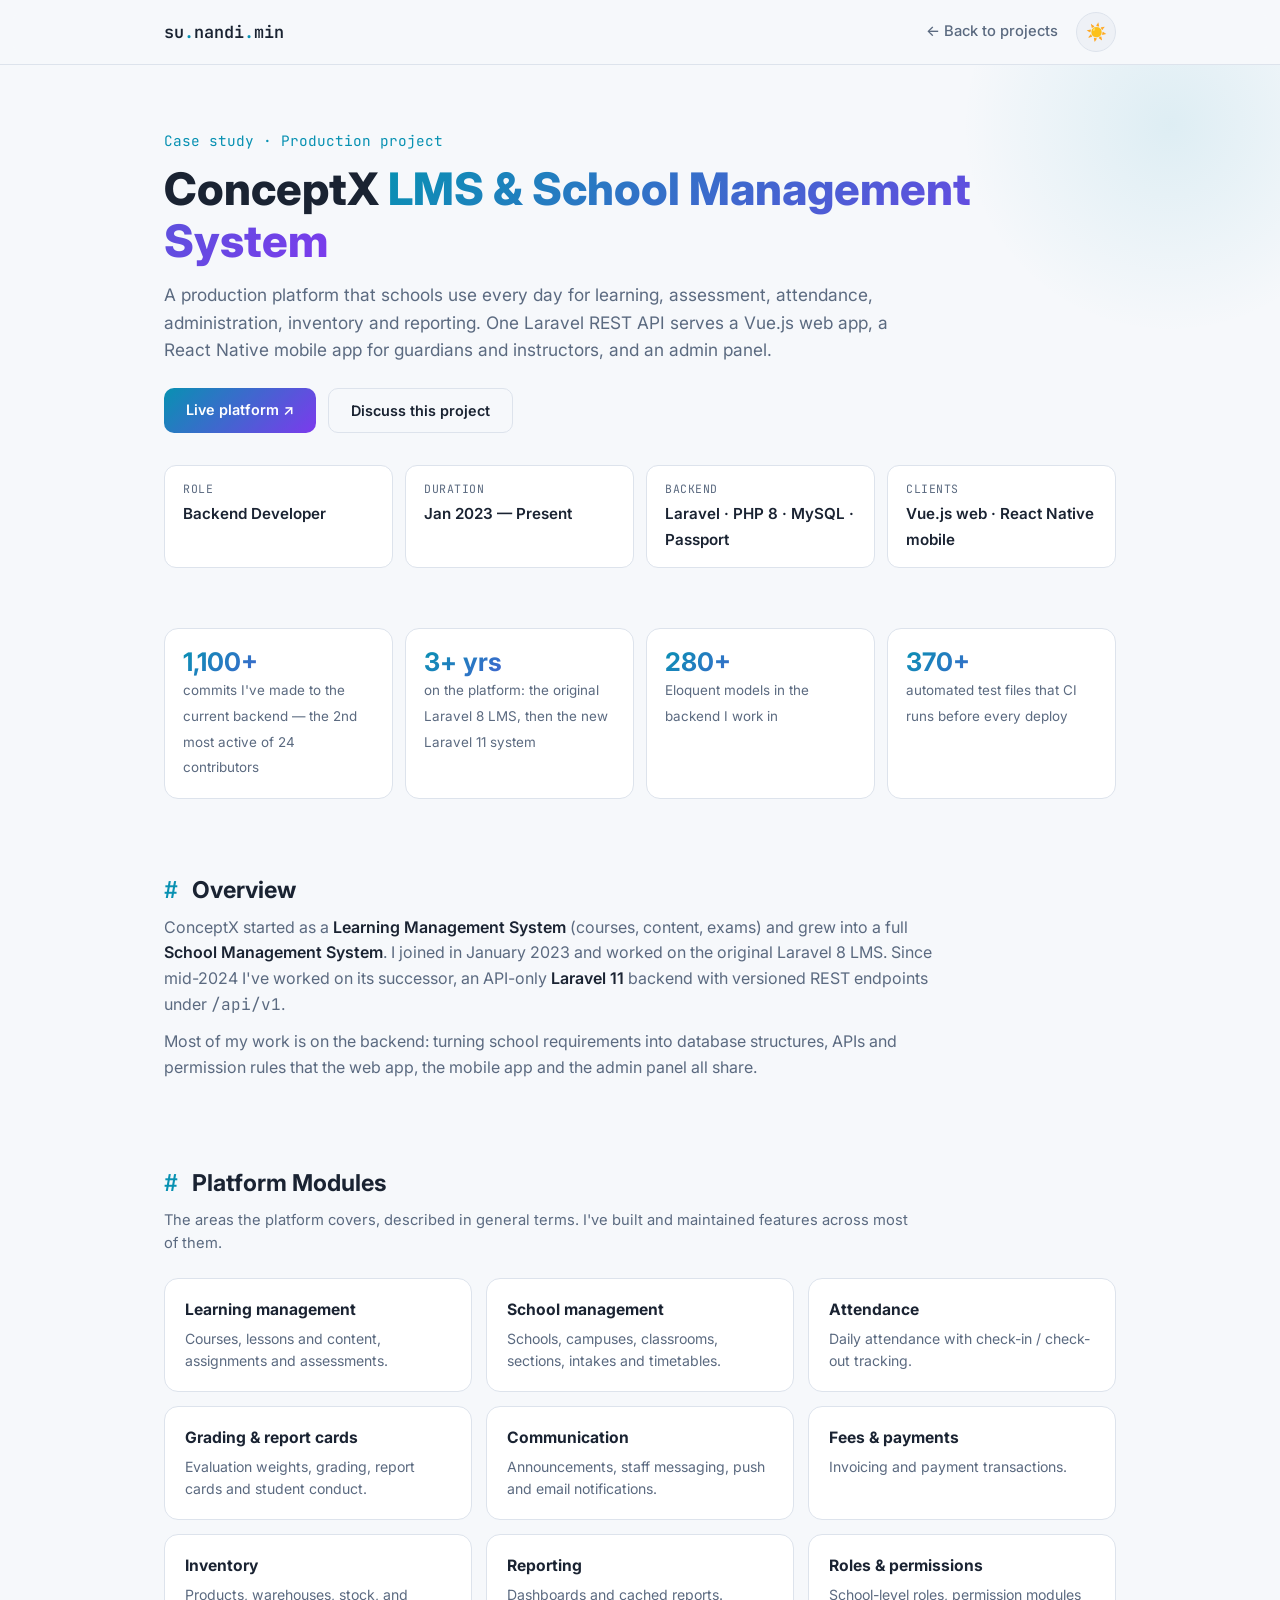
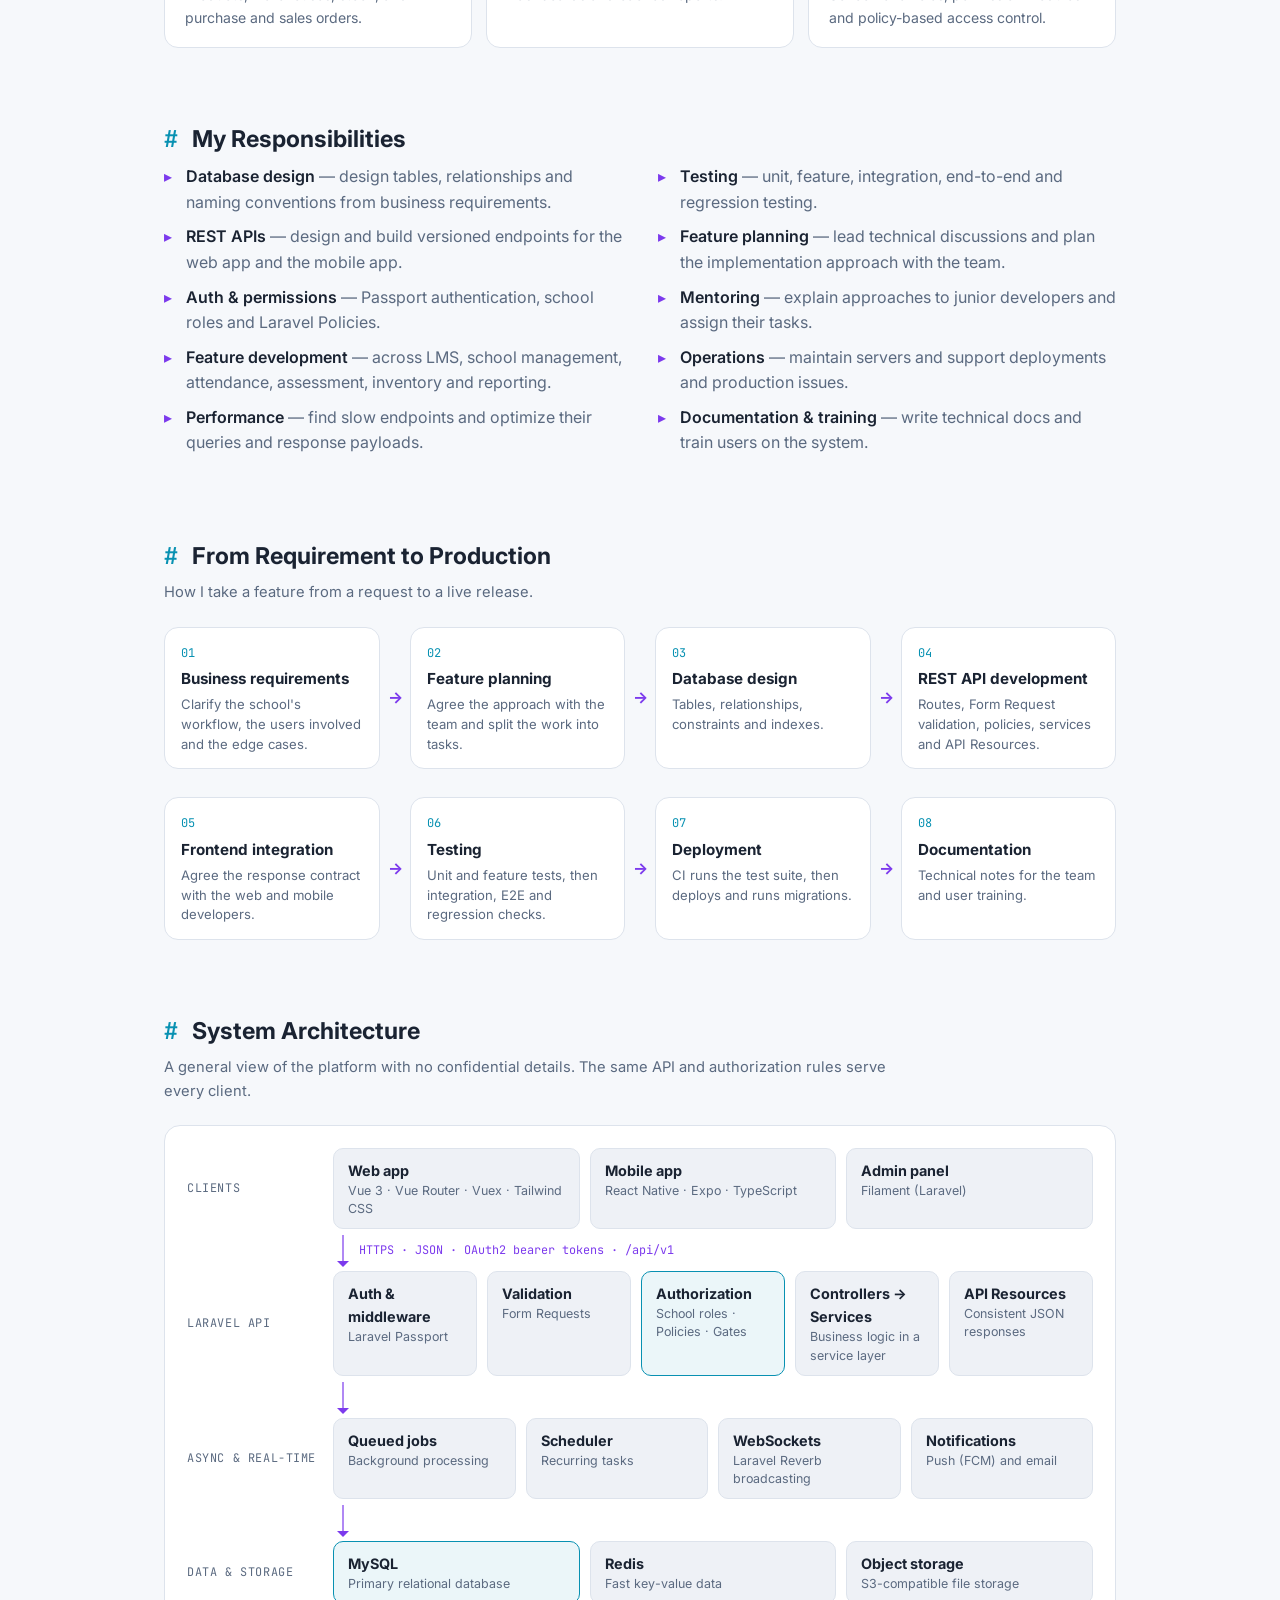
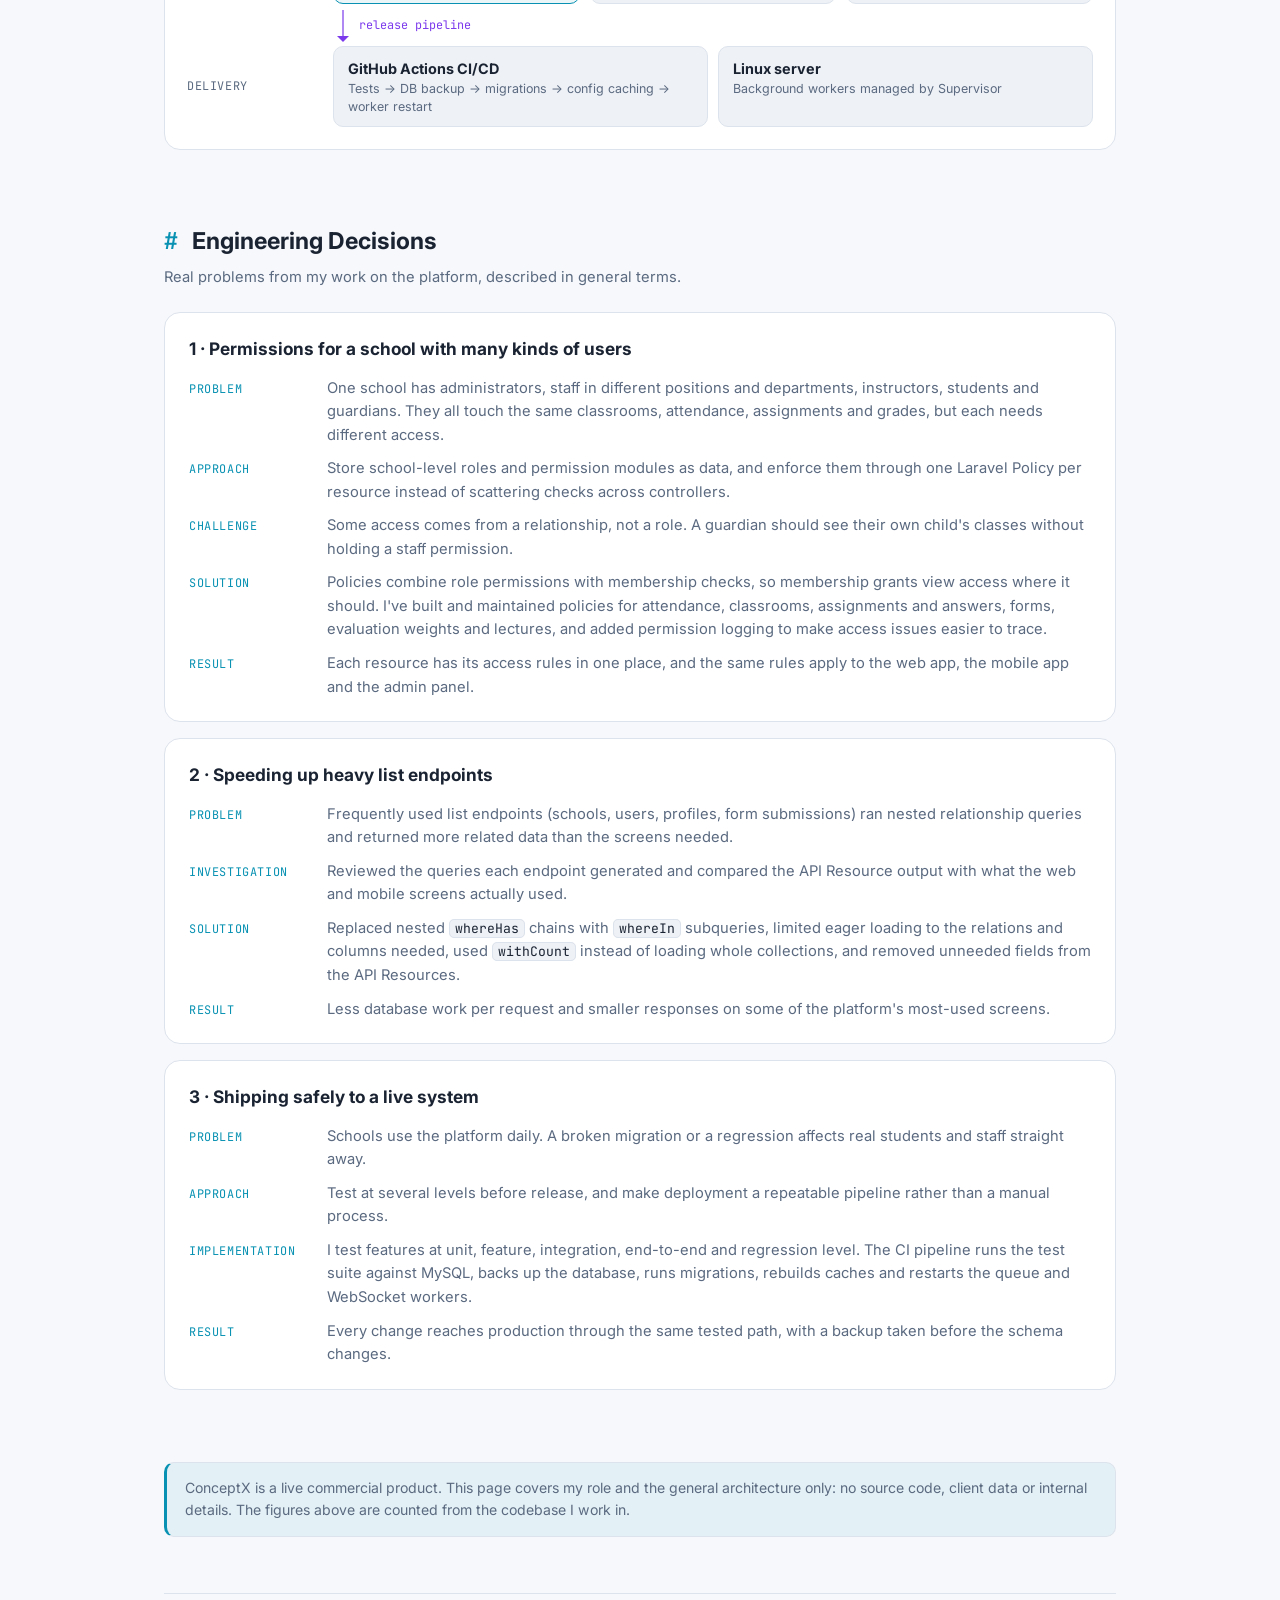
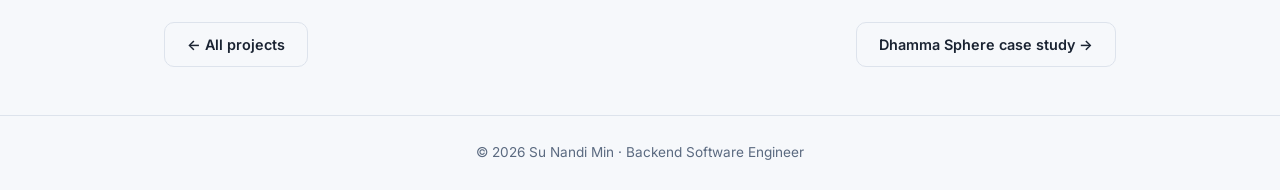
==== conceptx.html @ 1c666984 "Reposition portfolio as Backend Software Engineer and add case studies - New hero, summary and Techn" ====
<!DOCTYPE html>
<html lang="en">
<head>
<meta charset="UTF-8">
<meta name="viewport" content="width=device-width, initial-scale=1.0">
<title>ConceptX LMS &amp; SMS — Case Study · Su Nandi Min</title>
<meta name="description" content="Case study: Su Nandi Min's backend work on ConceptX, a production Learning Management and School Management platform built with Laravel, PHP and MySQL.">
<link rel="preconnect" href="https://fonts.googleapis.com">
<link href="https://fonts.googleapis.com/css2?family=Inter:wght@400;500;600;700;800&family=JetBrains+Mono:wght@400;600&display=swap" rel="stylesheet">
<link rel="stylesheet" href="case-study.css">
</head>
<body>

<nav><div class="container nav-inner">
  <a class="logo" href="index.html">su<span>.</span>nandi<span>.</span>min</a>
  <div class="nav-right">
    <a class="back" href="index.html#projects">← Back to projects</a>
    <button class="theme-toggle" id="themeToggle" aria-label="Toggle dark/light mode" title="Toggle theme">🌙</button>
  </div>
</div></nav>

<header class="top"><div class="container">
  <p class="kicker">Case study · Production project</p>
  <h1>ConceptX <span class="grad">LMS &amp; School Management System</span></h1>
  <p class="lede">A production platform that schools use every day for learning, assessment, attendance, administration, inventory and reporting. One Laravel REST API serves a Vue.js web app, a React Native mobile app for guardians and instructors, and an admin panel.</p>
  <div class="btns">
    <a class="btn btn-primary" href="https://app.conceptxmm.com" target="_blank" rel="noopener">Live platform ↗</a>
    <a class="btn btn-outline" href="index.html#contact">Discuss this project</a>
  </div>
  <div class="meta-grid">
    <div class="meta"><span>Role</span><b>Backend Developer</b></div>
    <div class="meta"><span>Duration</span><b>Jan 2023 — Present</b></div>
    <div class="meta"><span>Backend</span><b>Laravel · PHP 8 · MySQL · Passport</b></div>
    <div class="meta"><span>Clients</span><b>Vue.js web · React Native mobile</b></div>
  </div>
</div></header>

<main class="container">

  <section>
    <div class="metrics">
      <div class="metric"><b>1,100+</b><span>commits I've made to the current backend — the 2nd most active of 24 contributors</span></div>
      <div class="metric"><b>3+ yrs</b><span>on the platform: the original Laravel 8 LMS, then the new Laravel 11 system</span></div>
      <div class="metric"><b>280+</b><span>Eloquent models in the backend I work in</span></div>
      <div class="metric"><b>370+</b><span>automated test files that CI runs before every deploy</span></div>
    </div>
  </section>

  <section>
    <h2>Overview</h2>
    <div class="prose">
      <p>ConceptX started as a <b>Learning Management System</b> (courses, content, exams) and grew into a full <b>School Management System</b>. I joined in January 2023 and worked on the original Laravel 8 LMS. Since mid-2024 I've worked on its successor, an API-only <b>Laravel 11</b> backend with versioned REST endpoints under <code class="mono">/api/v1</code>.</p>
      <p>Most of my work is on the backend: turning school requirements into database structures, APIs and permission rules that the web app, the mobile app and the admin panel all share.</p>
    </div>
  </section>

  <section>
    <h2>Platform Modules</h2>
    <p class="note">The areas the platform covers, described in general terms. I've built and maintained features across most of them.</p>
    <div class="card-grid">
      <div class="feature"><h3>Learning management</h3><p>Courses, lessons and content, assignments and assessments.</p></div>
      <div class="feature"><h3>School management</h3><p>Schools, campuses, classrooms, sections, intakes and timetables.</p></div>
      <div class="feature"><h3>Attendance</h3><p>Daily attendance with check-in / check-out tracking.</p></div>
      <div class="feature"><h3>Grading &amp; report cards</h3><p>Evaluation weights, grading, report cards and student conduct.</p></div>
      <div class="feature"><h3>Communication</h3><p>Announcements, staff messaging, push and email notifications.</p></div>
      <div class="feature"><h3>Fees &amp; payments</h3><p>Invoicing and payment transactions.</p></div>
      <div class="feature"><h3>Inventory</h3><p>Products, warehouses, stock, and purchase and sales orders.</p></div>
      <div class="feature"><h3>Reporting</h3><p>Dashboards and cached reports.</p></div>
      <div class="feature"><h3>Roles &amp; permissions</h3><p>School-level roles, permission modules and policy-based access control.</p></div>
    </div>
  </section>

  <section>
    <h2>My Responsibilities</h2>
    <ul class="check-list">
      <li><b>Database design</b> — design tables, relationships and naming conventions from business requirements.</li>
      <li><b>REST APIs</b> — design and build versioned endpoints for the web app and the mobile app.</li>
      <li><b>Auth &amp; permissions</b> — Passport authentication, school roles and Laravel Policies.</li>
      <li><b>Feature development</b> — across LMS, school management, attendance, assessment, inventory and reporting.</li>
      <li><b>Performance</b> — find slow endpoints and optimize their queries and response payloads.</li>
      <li><b>Testing</b> — unit, feature, integration, end-to-end and regression testing.</li>
      <li><b>Feature planning</b> — lead technical discussions and plan the implementation approach with the team.</li>
      <li><b>Mentoring</b> — explain approaches to junior developers and assign their tasks.</li>
      <li><b>Operations</b> — maintain servers and support deployments and production issues.</li>
      <li><b>Documentation &amp; training</b> — write technical docs and train users on the system.</li>
    </ul>
  </section>

  <section>
    <h2>From Requirement to Production</h2>
    <p class="note">How I take a feature from a request to a live release.</p>
    <ol class="flow">
      <li><b>Business requirements</b><small>Clarify the school's workflow, the users involved and the edge cases.</small></li>
      <li><b>Feature planning</b><small>Agree the approach with the team and split the work into tasks.</small></li>
      <li><b>Database design</b><small>Tables, relationships, constraints and indexes.</small></li>
      <li><b>REST API development</b><small>Routes, Form Request validation, policies, services and API Resources.</small></li>
      <li><b>Frontend integration</b><small>Agree the response contract with the web and mobile developers.</small></li>
      <li><b>Testing</b><small>Unit and feature tests, then integration, E2E and regression checks.</small></li>
      <li><b>Deployment</b><small>CI runs the test suite, then deploys and runs migrations.</small></li>
      <li><b>Documentation</b><small>Technical notes for the team and user training.</small></li>
    </ol>
  </section>

  <section>
    <h2>System Architecture</h2>
    <p class="note">A general view of the platform with no confidential details. The same API and authorization rules serve every client.</p>
    <div class="arch">
      <div class="tier"><div class="tier-label">Clients</div><div class="nodes">
        <div class="node"><b>Web app</b><small>Vue 3 · Vue Router · Vuex · Tailwind CSS</small></div>
        <div class="node"><b>Mobile app</b><small>React Native · Expo · TypeScript</small></div>
        <div class="node"><b>Admin panel</b><small>Filament (Laravel)</small></div>
      </div></div>
      <div class="arch-link"><div class="spacer"></div><span>HTTPS · JSON · OAuth2 bearer tokens · /api/v1</span></div>
      <div class="tier"><div class="tier-label">Laravel API</div><div class="nodes">
        <div class="node"><b>Auth &amp; middleware</b><small>Laravel Passport</small></div>
        <div class="node"><b>Validation</b><small>Form Requests</small></div>
        <div class="node hl"><b>Authorization</b><small>School roles · Policies · Gates</small></div>
        <div class="node"><b>Controllers → Services</b><small>Business logic in a service layer</small></div>
        <div class="node"><b>API Resources</b><small>Consistent JSON responses</small></div>
      </div></div>
      <div class="arch-link"><div class="spacer"></div><span></span></div>
      <div class="tier"><div class="tier-label">Async &amp; real-time</div><div class="nodes">
        <div class="node"><b>Queued jobs</b><small>Background processing</small></div>
        <div class="node"><b>Scheduler</b><small>Recurring tasks</small></div>
        <div class="node"><b>WebSockets</b><small>Laravel Reverb broadcasting</small></div>
        <div class="node"><b>Notifications</b><small>Push (FCM) and email</small></div>
      </div></div>
      <div class="arch-link"><div class="spacer"></div><span></span></div>
      <div class="tier"><div class="tier-label">Data &amp; storage</div><div class="nodes">
        <div class="node hl"><b>MySQL</b><small>Primary relational database</small></div>
        <div class="node"><b>Redis</b><small>Fast key-value data</small></div>
        <div class="node"><b>Object storage</b><small>S3-compatible file storage</small></div>
      </div></div>
      <div class="arch-link"><div class="spacer"></div><span>release pipeline</span></div>
      <div class="tier"><div class="tier-label">Delivery</div><div class="nodes">
        <div class="node"><b>GitHub Actions CI/CD</b><small>Tests → DB backup → migrations → config caching → worker restart</small></div>
        <div class="node"><b>Linux server</b><small>Background workers managed by Supervisor</small></div>
      </div></div>
    </div>
  </section>

  <section>
    <h2>Engineering Decisions</h2>
    <p class="note">Real problems from my work on the platform, described in general terms.</p>
    <div class="decisions">

      <article class="decision">
        <h3>1 · Permissions for a school with many kinds of users</h3>
        <dl>
          <dt>Problem</dt><dd>One school has administrators, staff in different positions and departments, instructors, students and guardians. They all touch the same classrooms, attendance, assignments and grades, but each needs different access.</dd>
          <dt>Approach</dt><dd>Store school-level roles and permission modules as data, and enforce them through one Laravel Policy per resource instead of scattering checks across controllers.</dd>
          <dt>Challenge</dt><dd>Some access comes from a relationship, not a role. A guardian should see their own child's classes without holding a staff permission.</dd>
          <dt>Solution</dt><dd>Policies combine role permissions with membership checks, so membership grants view access where it should. I've built and maintained policies for attendance, classrooms, assignments and answers, forms, evaluation weights and lectures, and added permission logging to make access issues easier to trace.</dd>
          <dt>Result</dt><dd>Each resource has its access rules in one place, and the same rules apply to the web app, the mobile app and the admin panel.</dd>
        </dl>
      </article>

      <article class="decision">
        <h3>2 · Speeding up heavy list endpoints</h3>
        <dl>
          <dt>Problem</dt><dd>Frequently used list endpoints (schools, users, profiles, form submissions) ran nested relationship queries and returned more related data than the screens needed.</dd>
          <dt>Investigation</dt><dd>Reviewed the queries each endpoint generated and compared the API Resource output with what the web and mobile screens actually used.</dd>
          <dt>Solution</dt><dd>Replaced nested <code>whereHas</code> chains with <code>whereIn</code> subqueries, limited eager loading to the relations and columns needed, used <code>withCount</code> instead of loading whole collections, and removed unneeded fields from the API Resources.</dd>
          <dt>Result</dt><dd>Less database work per request and smaller responses on some of the platform's most-used screens.</dd>
        </dl>
      </article>

      <article class="decision">
        <h3>3 · Shipping safely to a live system</h3>
        <dl>
          <dt>Problem</dt><dd>Schools use the platform daily. A broken migration or a regression affects real students and staff straight away.</dd>
          <dt>Approach</dt><dd>Test at several levels before release, and make deployment a repeatable pipeline rather than a manual process.</dd>
          <dt>Implementation</dt><dd>I test features at unit, feature, integration, end-to-end and regression level. The CI pipeline runs the test suite against MySQL, backs up the database, runs migrations, rebuilds caches and restarts the queue and WebSocket workers.</dd>
          <dt>Result</dt><dd>Every change reaches production through the same tested path, with a backup taken before the schema changes.</dd>
        </dl>
      </article>

    </div>
  </section>

  <section>
    <div class="callout">ConceptX is a live commercial product. This page covers my role and the general architecture only: no source code, client data or internal details. The figures above are counted from the codebase I work in.</div>
  </section>

  <div class="pager">
    <a class="btn btn-outline" href="index.html#projects">← All projects</a>
    <a class="btn btn-outline" href="dhamma-sphere.html">Dhamma Sphere case study →</a>
  </div>

</main>

<footer><div class="container">© 2026 Su Nandi Min · Backend Software Engineer</div></footer>

<script>
const toggle=document.getElementById('themeToggle');
const root=document.documentElement;
function setTheme(t){
  root.setAttribute('data-theme',t);
  toggle.textContent=t==='light'?'☀️':'🌙';
  try{localStorage.setItem('theme',t)}catch(e){}
}
let saved=null;
try{saved=localStorage.getItem('theme')}catch(e){}
setTheme(saved||(window.matchMedia('(prefers-color-scheme: light)').matches?'light':'dark'));
toggle.addEventListener('click',()=>setTheme(root.getAttribute('data-theme')==='light'?'dark':'light'));
</script>
</body>
</html>
---- case-study.css ----
/* Shared styles for the project case-study pages */
:root{
  --bg:#0b0f17;--bg2:#111827;--card:#151d2b;--border:#1f2a3d;
  --text:#e5e9f0;--muted:#8b98ad;--accent:#22d3ee;--accent2:#a78bfa;
  --grad:linear-gradient(135deg,#22d3ee,#a78bfa);
  --nav-bg:rgba(11,15,23,.85);--btn-text:#0b0f17;
  --glow1:rgba(34,211,238,.12);--glow2:rgba(167,139,250,.10);
  --tint:rgba(34,211,238,.10);
}
[data-theme="light"]{
  --bg:#f6f8fb;--bg2:#eef1f6;--card:#ffffff;--border:#dde3ec;
  --text:#1a2332;--muted:#5b6a80;--accent:#0891b2;--accent2:#7c3aed;
  --grad:linear-gradient(135deg,#0891b2,#7c3aed);
  --nav-bg:rgba(246,248,251,.85);--btn-text:#ffffff;
  --glow1:rgba(8,145,178,.10);--glow2:rgba(124,58,237,.08);
  --tint:rgba(8,145,178,.08);
}
*{margin:0;padding:0;box-sizing:border-box}
html{scroll-behavior:smooth}
body{background:var(--bg);color:var(--text);font-family:'Inter',sans-serif;line-height:1.6;transition:background .3s,color .3s}
a{color:var(--accent);text-decoration:none}
.container{max-width:1000px;margin:0 auto;padding:0 24px}
code,.mono{font-family:'JetBrains Mono',monospace}
/* Nav */
nav{position:sticky;top:0;z-index:50;background:var(--nav-bg);backdrop-filter:blur(10px);border-bottom:1px solid var(--border)}
.nav-inner{display:flex;justify-content:space-between;align-items:center;height:64px}
.logo{font-family:'JetBrains Mono',monospace;font-weight:600;font-size:1.05rem;color:var(--text)}
.logo span{color:var(--accent)}
.nav-right{display:flex;align-items:center;gap:18px}
.back{color:var(--muted);font-size:.92rem;font-weight:500;transition:color .2s}
.back:hover{color:var(--text)}
.theme-toggle{background:var(--bg2);border:1px solid var(--border);color:var(--text);border-radius:999px;width:40px;height:40px;font-size:1.05rem;cursor:pointer;display:flex;align-items:center;justify-content:center;transition:border-color .2s,transform .2s}
.theme-toggle:hover{border-color:var(--accent);transform:rotate(15deg)}
/* Header */
header.top{padding:64px 0 16px;position:relative;overflow:hidden}
header.top::before{content:'';position:absolute;top:-150px;right:-100px;width:420px;height:420px;background:radial-gradient(circle,var(--glow1),transparent 70%);pointer-events:none}
.kicker{font-family:'JetBrains Mono',monospace;color:var(--accent);font-size:.9rem;margin-bottom:12px}
h1{font-size:clamp(1.9rem,5vw,2.8rem);font-weight:800;line-height:1.15;margin-bottom:14px}
h1 .grad{background:var(--grad);-webkit-background-clip:text;background-clip:text;color:transparent}
.lede{color:var(--muted);font-size:1.08rem;max-width:760px}
.btns{display:flex;gap:12px;flex-wrap:wrap;margin-top:24px}
.btn{padding:10px 22px;border-radius:10px;font-weight:600;font-size:.9rem;transition:transform .2s,box-shadow .2s;display:inline-block}
.btn-primary{background:var(--grad);color:var(--btn-text)}
.btn-outline{border:1px solid var(--border);color:var(--text)}
.btn:hover{transform:translateY(-2px);box-shadow:0 8px 24px rgba(34,211,238,.18)}
.meta-grid{display:grid;grid-template-columns:repeat(auto-fit,minmax(200px,1fr));gap:12px;margin:32px 0 8px}
.meta{background:var(--card);border:1px solid var(--border);border-radius:12px;padding:14px 18px}
.meta span{display:block;color:var(--muted);font-size:.72rem;text-transform:uppercase;letter-spacing:.05em;font-family:'JetBrains Mono',monospace;margin-bottom:3px}
.meta b{font-size:.95rem;font-weight:600}
/* Sections */
main section{padding:36px 0}
h2{font-size:1.45rem;font-weight:700;margin-bottom:6px}
h2::before{content:'# ';color:var(--accent);font-family:'JetBrains Mono',monospace}
.note{color:var(--muted);font-size:.92rem;margin-bottom:22px;max-width:760px}
.prose p{color:var(--muted);max-width:780px;margin-bottom:12px}
.prose b{color:var(--text);font-weight:600}
/* Metrics */
.metrics{display:grid;grid-template-columns:repeat(auto-fit,minmax(190px,1fr));gap:12px}
.metric{background:var(--card);border:1px solid var(--border);border-radius:14px;padding:18px}
.metric b{display:block;font-size:1.6rem;line-height:1.2;background:var(--grad);-webkit-background-clip:text;background-clip:text;color:transparent}
.metric span{color:var(--muted);font-size:.84rem}
/* Lists */
.check-list{list-style:none;color:var(--muted);columns:2 340px;column-gap:36px}
.check-list li{padding-left:22px;position:relative;margin-bottom:9px;break-inside:avoid}
.check-list li::before{content:'▸';position:absolute;left:0;color:var(--accent2)}
.check-list b{color:var(--text);font-weight:600}
/* Cards */
.card-grid{display:grid;grid-template-columns:repeat(auto-fit,minmax(250px,1fr));gap:14px}
.feature{background:var(--card);border:1px solid var(--border);border-radius:14px;padding:18px 20px}
.feature h3{font-size:.98rem;margin-bottom:6px}
.feature p{color:var(--muted);font-size:.88rem}
.tags{display:flex;flex-wrap:wrap;gap:8px}
.tag{background:var(--bg2);border:1px solid var(--border);border-radius:999px;padding:4px 12px;font-size:.78rem;color:var(--muted);font-family:'JetBrains Mono',monospace}
/* Stack table */
.stack{background:var(--card);border:1px solid var(--border);border-radius:14px;overflow:hidden}
.stack-row{display:grid;grid-template-columns:150px 1fr;gap:16px;padding:14px 20px;border-bottom:1px solid var(--border);align-items:center}
.stack-row:last-child{border-bottom:none}
.stack-row > span{font-family:'JetBrains Mono',monospace;font-size:.78rem;color:var(--accent2);text-transform:uppercase;letter-spacing:.04em}
/* Delivery flow */
.flow{list-style:none;display:grid;grid-template-columns:repeat(4,1fr);gap:28px 30px;counter-reset:step}
.flow li{position:relative;background:var(--card);border:1px solid var(--border);border-radius:14px;padding:16px 16px 14px;counter-increment:step}
.flow li::before{content:counter(step,decimal-leading-zero);display:block;font-family:'JetBrains Mono',monospace;font-size:.75rem;color:var(--accent);margin-bottom:4px}
.flow li::after{content:'→';position:absolute;right:-24px;top:50%;transform:translateY(-50%);color:var(--accent2);font-weight:700}
.flow li:nth-child(4n)::after,.flow li:last-child::after{content:none}
.flow b{display:block;font-size:.95rem;margin-bottom:4px}
.flow small{display:block;color:var(--muted);font-size:.82rem;line-height:1.5}
/* Architecture diagram */
.arch{background:var(--card);border:1px solid var(--border);border-radius:16px;padding:22px}
.tier{display:grid;grid-template-columns:130px 1fr;gap:16px;align-items:center}
.tier-label{font-family:'JetBrains Mono',monospace;font-size:.74rem;color:var(--muted);text-transform:uppercase;letter-spacing:.05em}
.nodes{display:flex;flex-wrap:wrap;gap:10px}
.node{flex:1 1 128px;background:var(--bg2);border:1px solid var(--border);border-radius:10px;padding:10px 14px}
.node b{display:block;font-size:.9rem}
.node small{display:block;color:var(--muted);font-size:.78rem;line-height:1.45}
.node.hl{border-color:var(--accent);background:var(--tint)}
.arch-link{display:grid;grid-template-columns:130px 1fr;gap:16px;padding:6px 0}
.arch-link span{position:relative;display:block;min-height:30px;padding-left:26px;font-family:'JetBrains Mono',monospace;font-size:.74rem;color:var(--accent2);line-height:30px}
.arch-link span::before{content:'';position:absolute;left:9px;top:0;bottom:0;width:2px;background:var(--accent2);opacity:.6}
.arch-link span::after{content:'';position:absolute;left:4px;bottom:-2px;border:6px solid transparent;border-top-color:var(--accent2);border-bottom:0}
.arch-caption{color:var(--muted);font-size:.82rem;margin-top:12px}
/* ER diagram */
.er{background:var(--card);border:1px solid var(--border);border-radius:16px;padding:14px;overflow-x:auto}
.er svg{display:block;width:100%;min-width:760px;height:auto}
.er-box{fill:var(--bg2);stroke:var(--border);stroke-width:1.2}
.er-div{stroke:var(--border);stroke-width:1}
.er-title{fill:var(--accent);font:600 13px 'JetBrains Mono',monospace}
.er-row{fill:var(--text);font:11.5px 'JetBrains Mono',monospace}
.er-row .ann{fill:var(--muted)}
.er-link{stroke:var(--accent2);stroke-width:1.4;fill:none;opacity:.75}
.er-arrow{fill:var(--accent2)}
/* Engineering decisions */
.decisions{display:grid;gap:16px}
.decision{background:var(--card);border:1px solid var(--border);border-radius:16px;padding:22px 24px}
.decision h3{font-size:1.08rem;margin-bottom:14px}
.decision dl{display:grid;grid-template-columns:120px 1fr;gap:10px 18px}
.decision dt{font-family:'JetBrains Mono',monospace;font-size:.74rem;color:var(--accent);text-transform:uppercase;letter-spacing:.05em;padding-top:3px}
.decision dd{color:var(--muted);font-size:.92rem}
.decision code{font-size:.82rem;color:var(--text);background:var(--bg2);border:1px solid var(--border);border-radius:5px;padding:0 5px}
pre.code{background:var(--bg2);border:1px solid var(--border);border-radius:12px;padding:16px 18px;overflow-x:auto;font-size:.8rem;line-height:1.65;color:var(--text);margin-top:14px}
pre.code,pre.code code{font-variant-ligatures:none}
pre.code code{background:none;border:0;padding:0;font-size:inherit;color:inherit}
pre.code .c{color:var(--muted)}
pre.code .k{color:var(--accent2)}
.callout{background:var(--tint);border:1px solid var(--border);border-left:3px solid var(--accent);border-radius:10px;padding:14px 18px;color:var(--muted);font-size:.88rem}
/* Footer nav */
.pager{display:flex;justify-content:space-between;gap:12px;flex-wrap:wrap;border-top:1px solid var(--border);padding-top:28px;margin-top:20px}
footer{border-top:1px solid var(--border);padding:26px 0;text-align:center;color:var(--muted);font-size:.85rem;margin-top:48px}
@media(max-width:860px){
  .flow{grid-template-columns:repeat(2,1fr)}
  .flow li:nth-child(4n)::after{content:'→'}
  .flow li:nth-child(2n)::after,.flow li:last-child::after{content:none}
}
@media(max-width:600px){
  .flow{grid-template-columns:1fr;gap:26px}
  .flow li::after,.flow li:nth-child(2n)::after,.flow li:nth-child(4n)::after{content:'↓';right:auto;left:50%;top:auto;bottom:-24px;transform:translateX(-50%)}
  .flow li:last-child::after{content:none}
  .tier,.arch-link{grid-template-columns:1fr;gap:8px}
  .arch-link .spacer{display:none}
  .stack-row{grid-template-columns:1fr;gap:8px}
  .decision dl{grid-template-columns:1fr;gap:2px}
  .decision dd{margin-bottom:10px}
  .back{display:none}
}
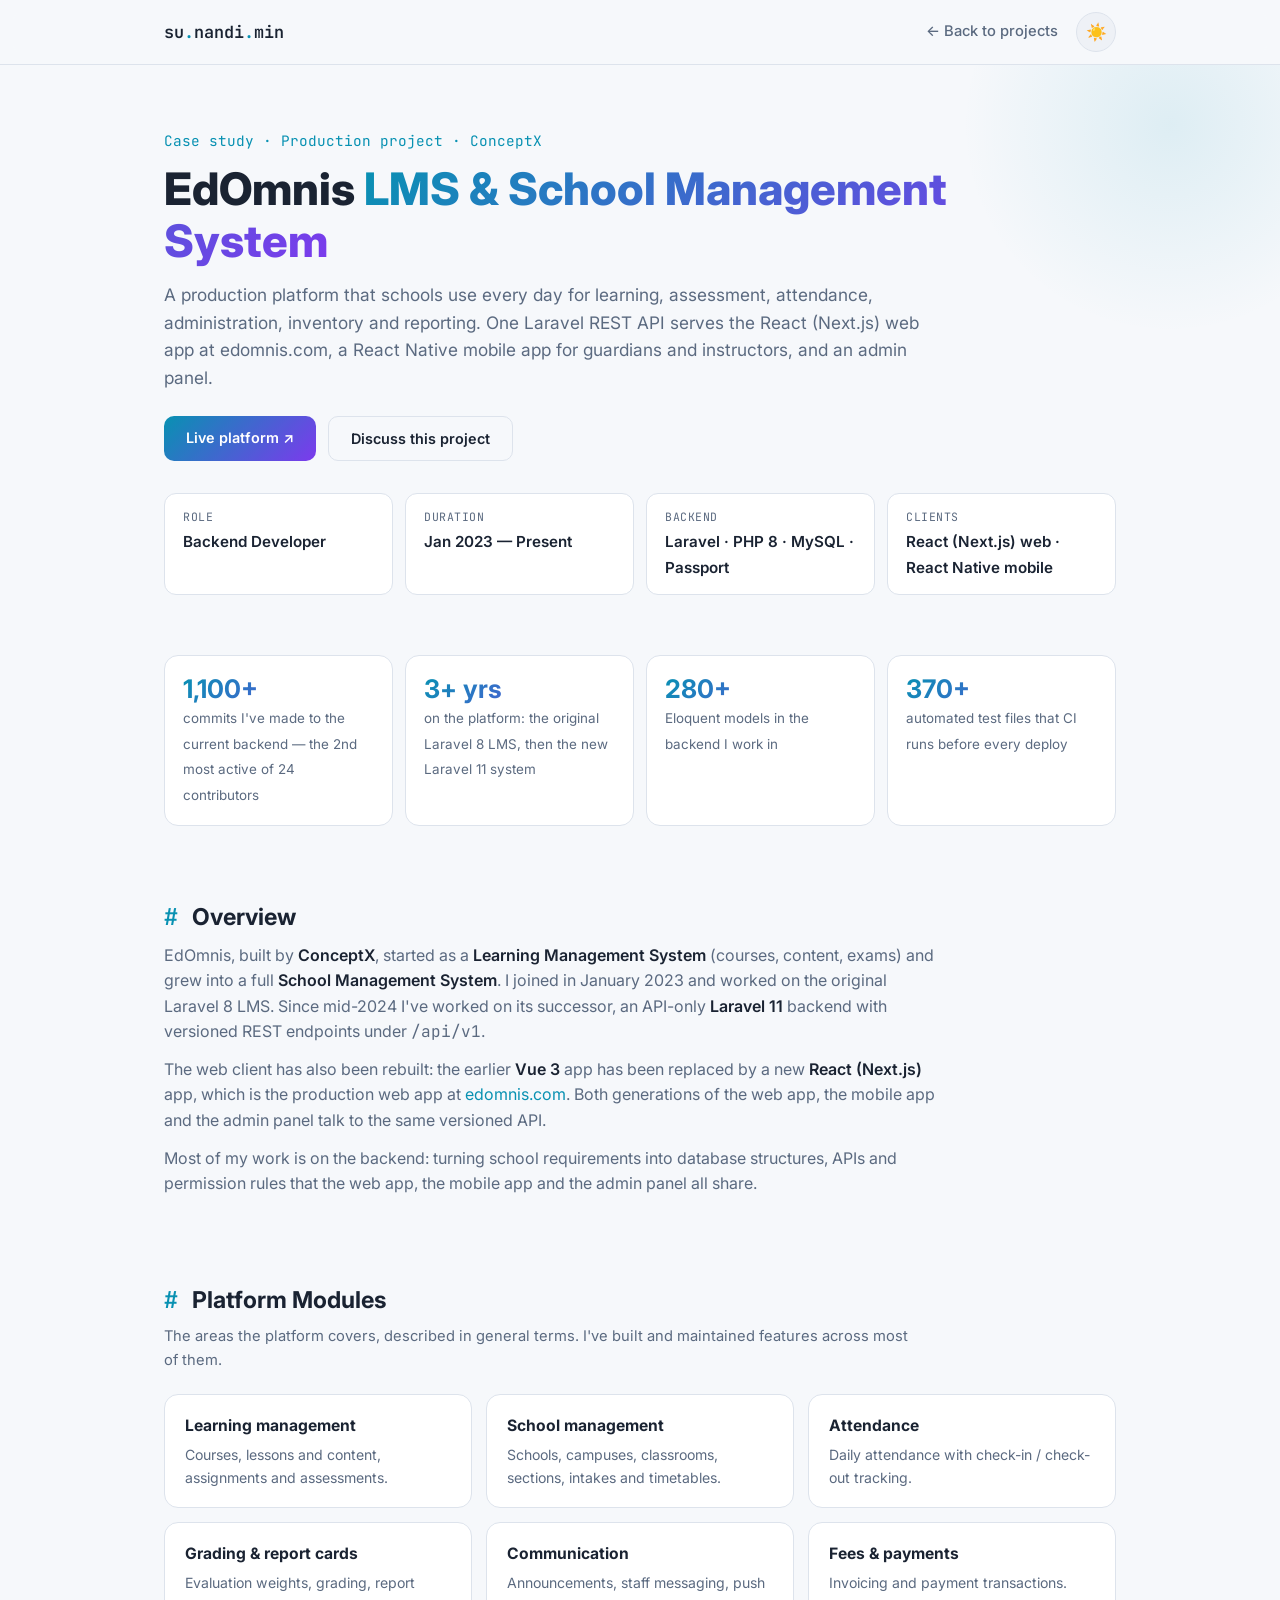
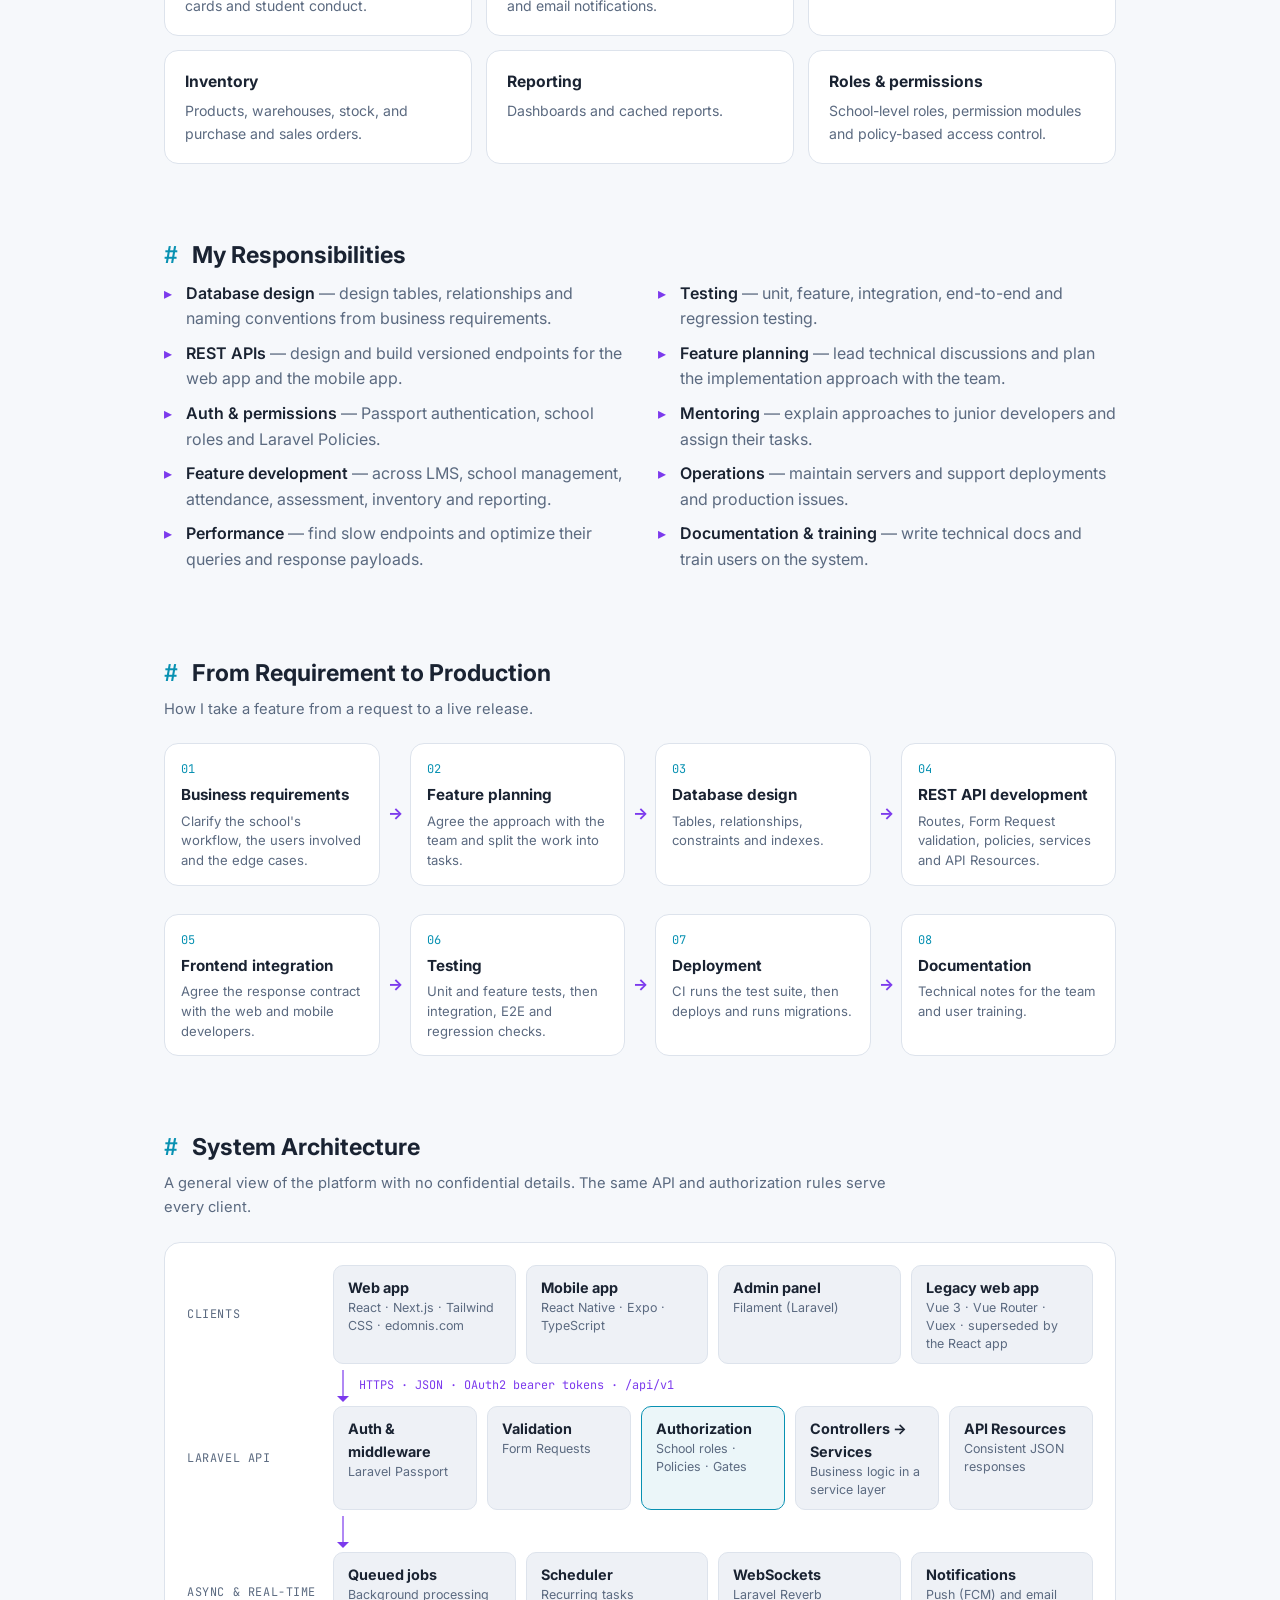
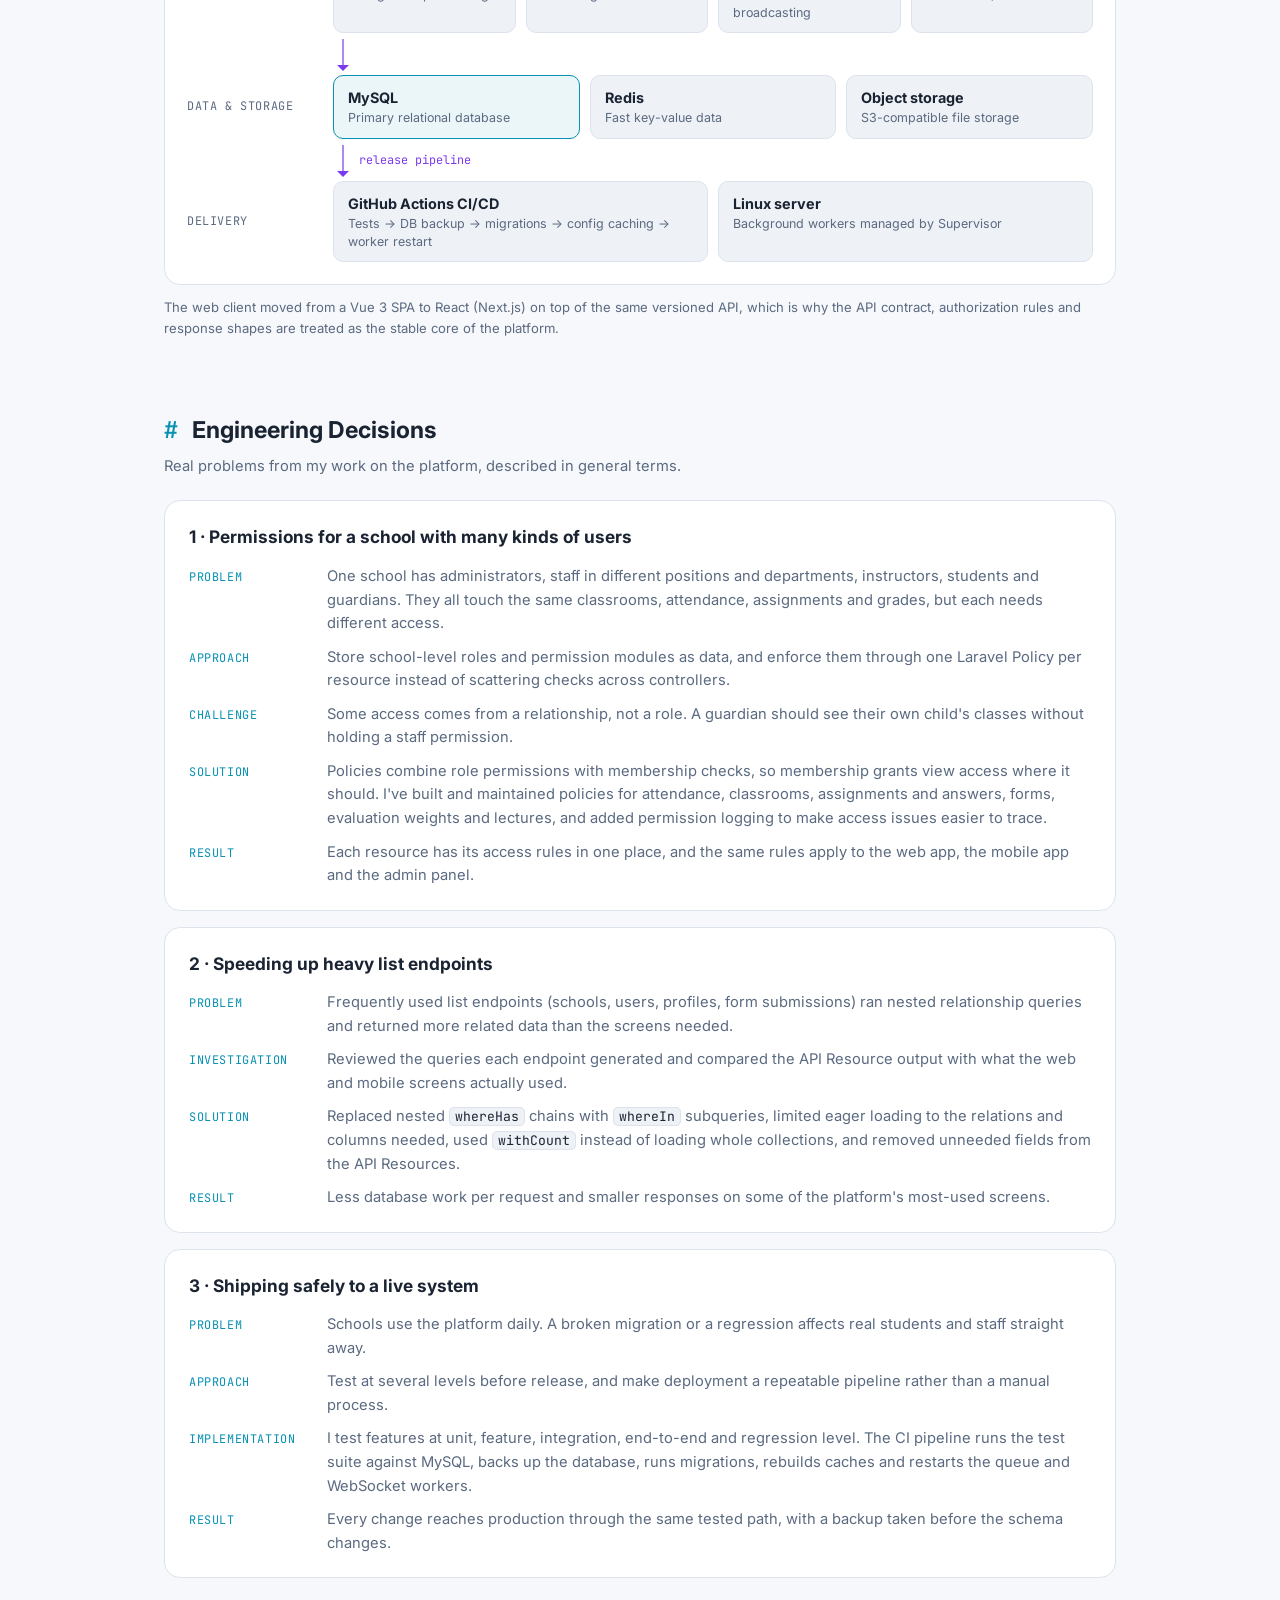
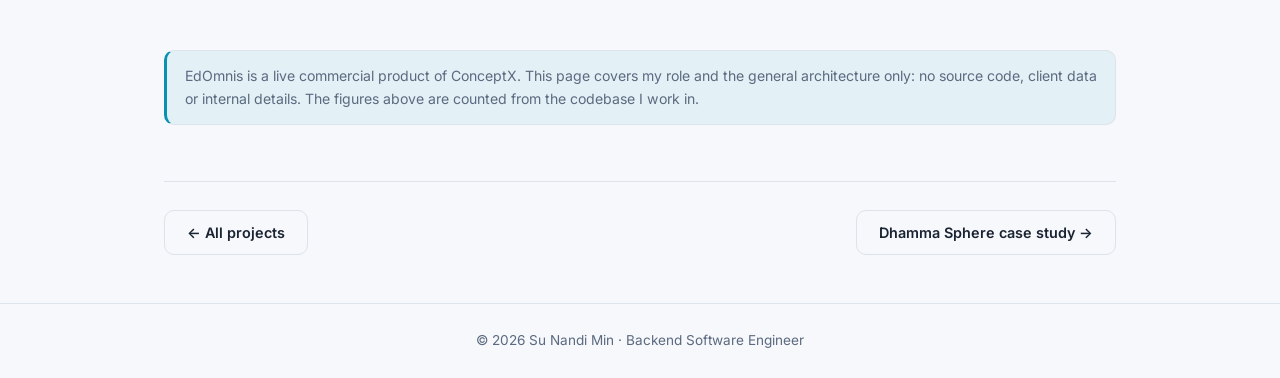
==== commit fa2ede78: "Update ConceptX case study to EdOmnis with React/Next.js web client The production web app is now th" ====
--- a/conceptx.html
+++ b/conceptx.html
@@ -3,8 +3,8 @@
 <head>
 <meta charset="UTF-8">
 <meta name="viewport" content="width=device-width, initial-scale=1.0">
-<title>ConceptX LMS &amp; SMS — Case Study · Su Nandi Min</title>
-<meta name="description" content="Case study: Su Nandi Min's backend work on ConceptX, a production Learning Management and School Management platform built with Laravel, PHP and MySQL.">
+<title>EdOmnis LMS &amp; SMS (ConceptX) — Case Study · Su Nandi Min</title>
+<meta name="description" content="Case study: Su Nandi Min's backend work on EdOmnis by ConceptX, a production Learning Management and School Management platform. Laravel REST API serving a React (Next.js) web app and a React Native mobile app.">
 <link rel="preconnect" href="https://fonts.googleapis.com">
 <link href="https://fonts.googleapis.com/css2?family=Inter:wght@400;500;600;700;800&family=JetBrains+Mono:wght@400;600&display=swap" rel="stylesheet">
 <link rel="stylesheet" href="case-study.css">
@@ -20,18 +20,18 @@
 </div></nav>
 
 <header class="top"><div class="container">
-  <p class="kicker">Case study · Production project</p>
-  <h1>ConceptX <span class="grad">LMS &amp; School Management System</span></h1>
-  <p class="lede">A production platform that schools use every day for learning, assessment, attendance, administration, inventory and reporting. One Laravel REST API serves a Vue.js web app, a React Native mobile app for guardians and instructors, and an admin panel.</p>
+  <p class="kicker">Case study · Production project · ConceptX</p>
+  <h1>EdOmnis <span class="grad">LMS &amp; School Management System</span></h1>
+  <p class="lede">A production platform that schools use every day for learning, assessment, attendance, administration, inventory and reporting. One Laravel REST API serves the React (Next.js) web app at edomnis.com, a React Native mobile app for guardians and instructors, and an admin panel.</p>
   <div class="btns">
-    <a class="btn btn-primary" href="https://app.conceptxmm.com" target="_blank" rel="noopener">Live platform ↗</a>
+    <a class="btn btn-primary" href="https://edomnis.com" target="_blank" rel="noopener">Live platform ↗</a>
     <a class="btn btn-outline" href="index.html#contact">Discuss this project</a>
   </div>
   <div class="meta-grid">
     <div class="meta"><span>Role</span><b>Backend Developer</b></div>
     <div class="meta"><span>Duration</span><b>Jan 2023 — Present</b></div>
     <div class="meta"><span>Backend</span><b>Laravel · PHP 8 · MySQL · Passport</b></div>
-    <div class="meta"><span>Clients</span><b>Vue.js web · React Native mobile</b></div>
+    <div class="meta"><span>Clients</span><b>React (Next.js) web · React Native mobile</b></div>
   </div>
 </div></header>
 
@@ -49,7 +49,8 @@
   <section>
     <h2>Overview</h2>
     <div class="prose">
-      <p>ConceptX started as a <b>Learning Management System</b> (courses, content, exams) and grew into a full <b>School Management System</b>. I joined in January 2023 and worked on the original Laravel 8 LMS. Since mid-2024 I've worked on its successor, an API-only <b>Laravel 11</b> backend with versioned REST endpoints under <code class="mono">/api/v1</code>.</p>
+      <p>EdOmnis, built by <b>ConceptX</b>, started as a <b>Learning Management System</b> (courses, content, exams) and grew into a full <b>School Management System</b>. I joined in January 2023 and worked on the original Laravel 8 LMS. Since mid-2024 I've worked on its successor, an API-only <b>Laravel 11</b> backend with versioned REST endpoints under <code class="mono">/api/v1</code>.</p>
+      <p>The web client has also been rebuilt: the earlier <b>Vue 3</b> app has been replaced by a new <b>React (Next.js)</b> app, which is the production web app at <a href="https://edomnis.com" target="_blank" rel="noopener">edomnis.com</a>. Both generations of the web app, the mobile app and the admin panel talk to the same versioned API.</p>
       <p>Most of my work is on the backend: turning school requirements into database structures, APIs and permission rules that the web app, the mobile app and the admin panel all share.</p>
     </div>
   </section>
@@ -106,9 +107,10 @@
     <p class="note">A general view of the platform with no confidential details. The same API and authorization rules serve every client.</p>
     <div class="arch">
       <div class="tier"><div class="tier-label">Clients</div><div class="nodes">
-        <div class="node"><b>Web app</b><small>Vue 3 · Vue Router · Vuex · Tailwind CSS</small></div>
+        <div class="node"><b>Web app</b><small>React · Next.js · Tailwind CSS · edomnis.com</small></div>
         <div class="node"><b>Mobile app</b><small>React Native · Expo · TypeScript</small></div>
         <div class="node"><b>Admin panel</b><small>Filament (Laravel)</small></div>
+        <div class="node"><b>Legacy web app</b><small>Vue 3 · Vue Router · Vuex · superseded by the React app</small></div>
       </div></div>
       <div class="arch-link"><div class="spacer"></div><span>HTTPS · JSON · OAuth2 bearer tokens · /api/v1</span></div>
       <div class="tier"><div class="tier-label">Laravel API</div><div class="nodes">
@@ -137,6 +139,7 @@
         <div class="node"><b>Linux server</b><small>Background workers managed by Supervisor</small></div>
       </div></div>
     </div>
+    <p class="arch-caption">The web client moved from a Vue 3 SPA to React (Next.js) on top of the same versioned API, which is why the API contract, authorization rules and response shapes are treated as the stable core of the platform.</p>
   </section>
 
   <section>
@@ -179,7 +182,7 @@
   </section>
 
   <section>
-    <div class="callout">ConceptX is a live commercial product. This page covers my role and the general architecture only: no source code, client data or internal details. The figures above are counted from the codebase I work in.</div>
+    <div class="callout">EdOmnis is a live commercial product of ConceptX. This page covers my role and the general architecture only: no source code, client data or internal details. The figures above are counted from the codebase I work in.</div>
   </section>
 
   <div class="pager">
